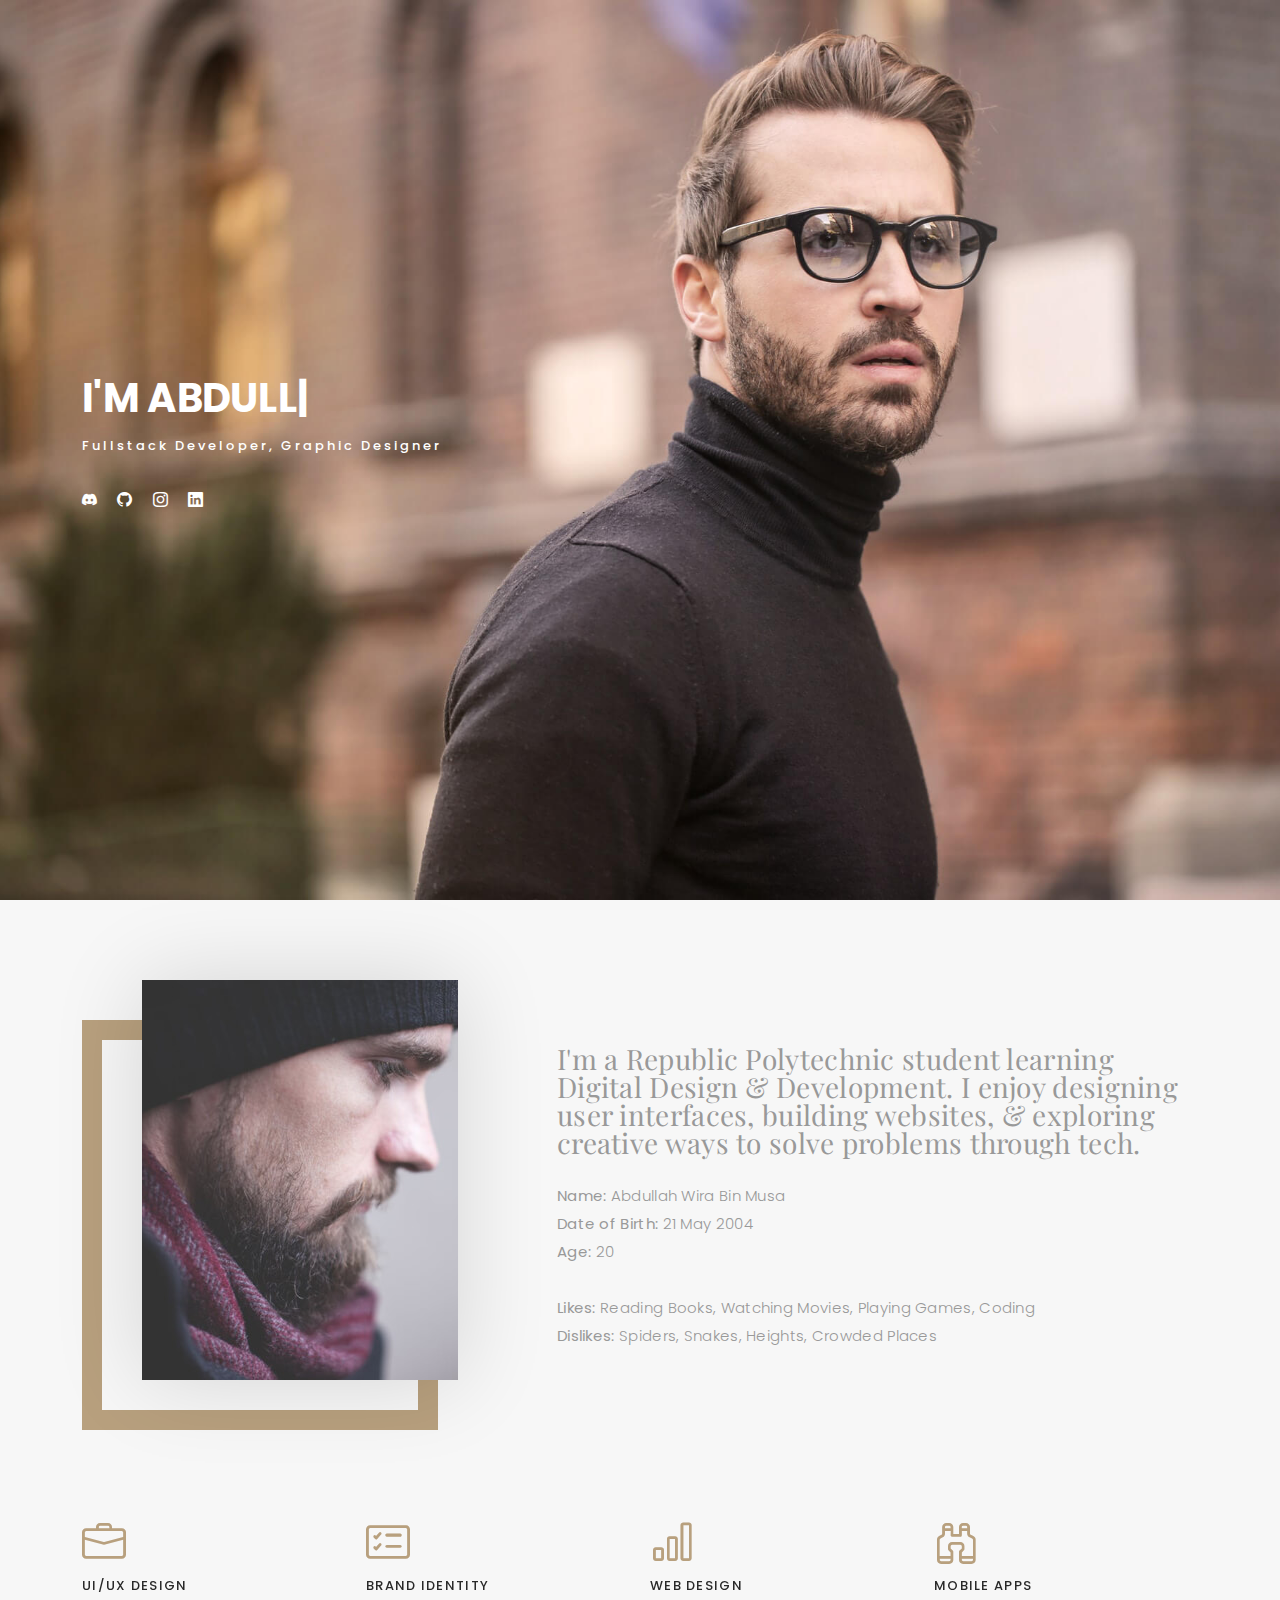
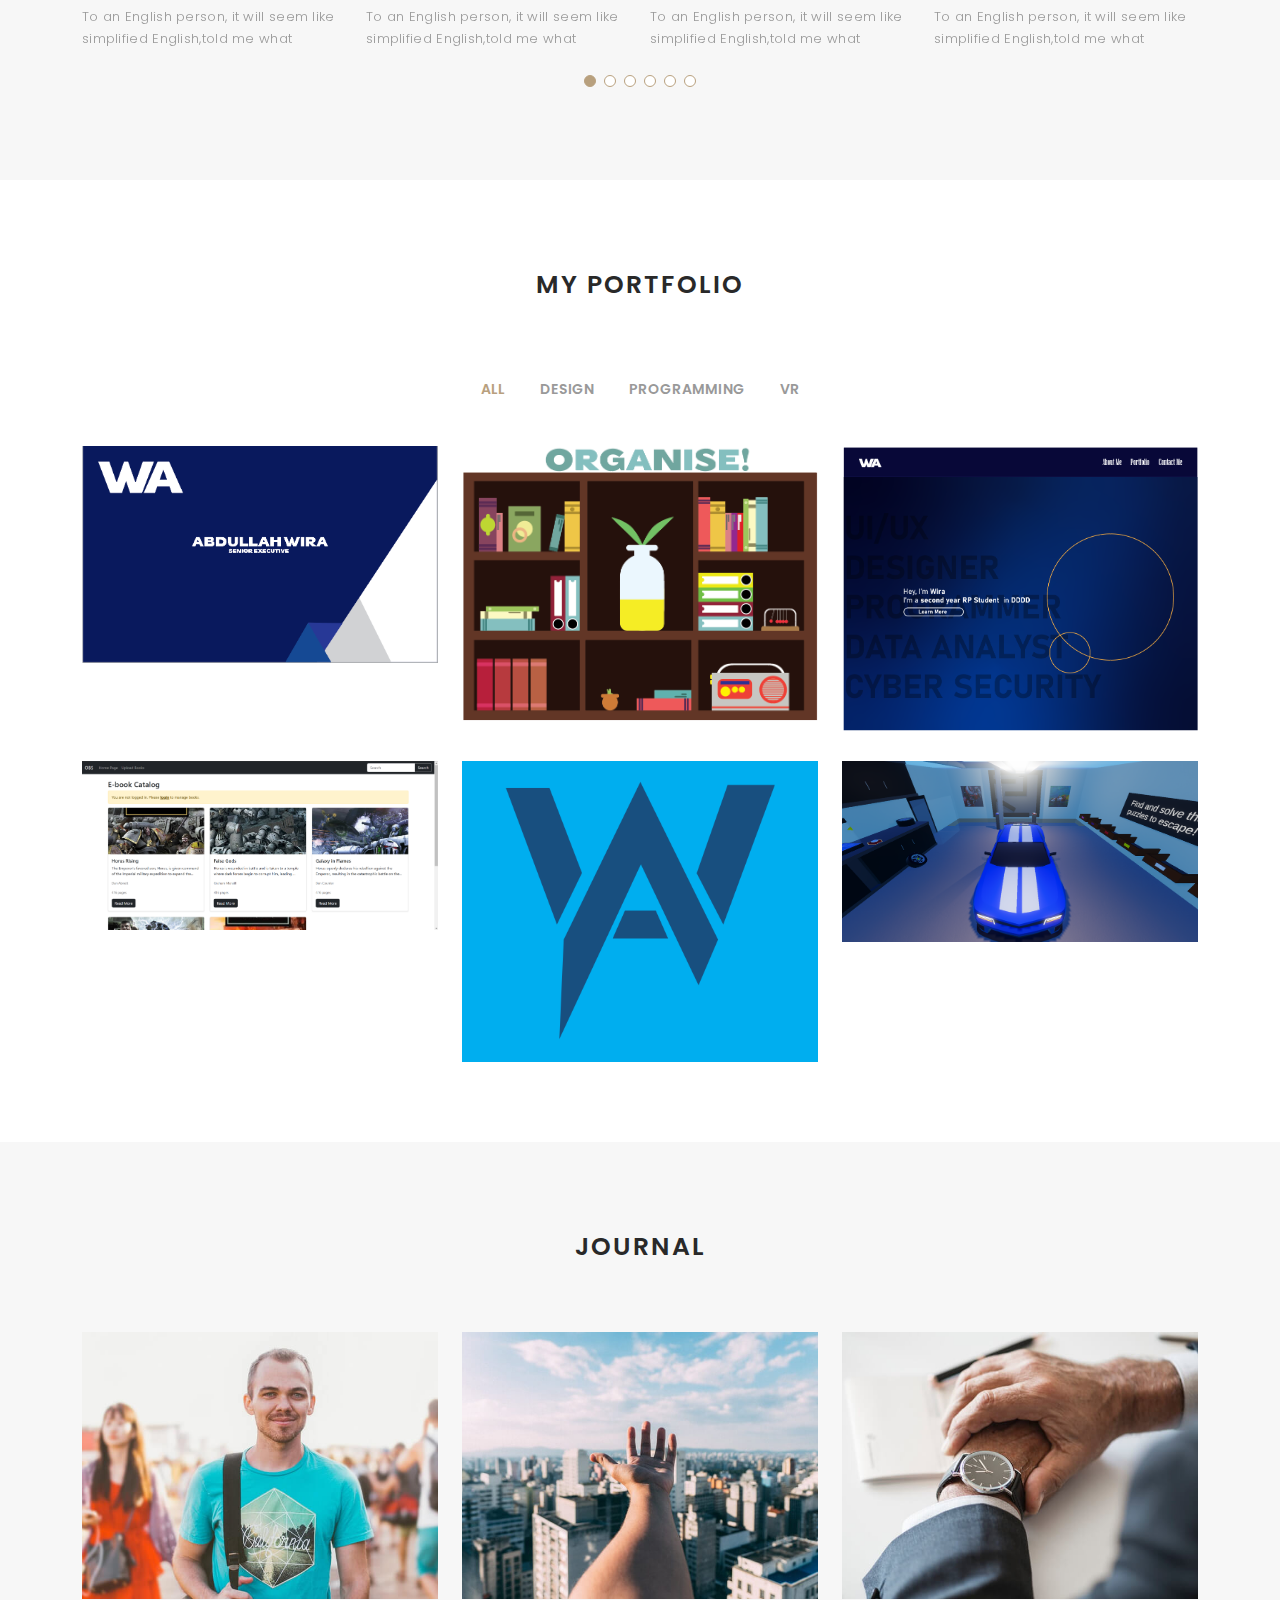
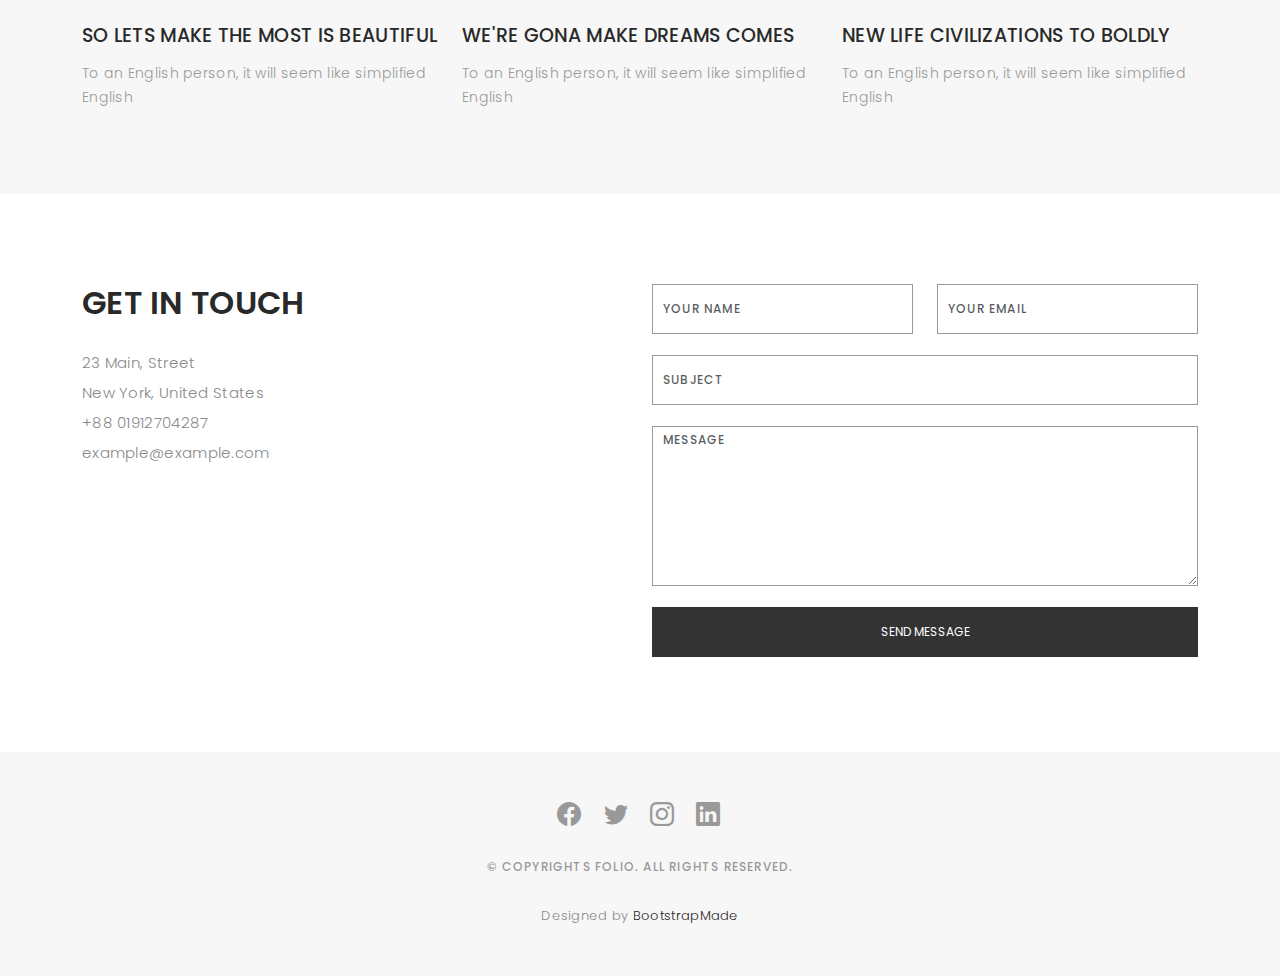
==== index.html @ 9958a96c "first commit" ====
<!DOCTYPE html>
<html lang="en">

<head>
  <meta charset="utf-8">
  <meta content="width=device-width, initial-scale=1.0" name="viewport">

  <title>Folio Bootstrap Template - Index</title>
  <meta content="" name="description">
  <meta content="" name="keywords">

  <!-- Favicons -->
  <link href="assets/img/favicon.png" rel="icon">
  <link href="assets/img/apple-touch-icon.png" rel="apple-touch-icon">

  <!-- Google Fonts -->
  <link href="https://fonts.googleapis.com/css?family=Poppins:300,300i,400,400i,500,500i,600,600i,700,700i|Playfair+Display:400,400i,500,500i,600,600i,700,700i,900,900i" rel="stylesheet">

  <!-- Vendor CSS Files -->
  <link href="assets/vendor/bootstrap/css/bootstrap.min.css" rel="stylesheet">
  <link href="assets/vendor/bootstrap-icons/bootstrap-icons.css" rel="stylesheet">
  <link href="assets/vendor/boxicons/css/boxicons.min.css" rel="stylesheet">
  <link href="assets/vendor/glightbox/css/glightbox.min.css" rel="stylesheet">
  <link href="assets/vendor/swiper/swiper-bundle.min.css" rel="stylesheet">

  <!-- Template Main CSS File -->
  <link href="assets/css/style.css" rel="stylesheet">

  <!-- =======================================================
  * Template Name: Folio
  * Template URL: https://bootstrapmade.com/folio-bootstrap-portfolio-template/
  * Updated: Mar 17 2024 with Bootstrap v5.3.3
  * Author: BootstrapMade.com
  * License: https://bootstrapmade.com/license/
  ======================================================== -->
</head>

<body>

  <!-- ======= Header ======= -->
  <header id="header" class="fixed-top ">
    <div class="container d-flex align-items-center justify-content-between">

      <a href="index.html" class="logo"><img src="assets/img/logo.png" alt="" class="img-fluid"></a>
      <!-- Uncomment below if you prefer to use an text logo -->
      <!-- <h1 class="logo"><a href="index.html">Folio</a></h1> -->

      <nav id="navbar" class="navbar">
        <ul>
          <li><a class="nav-link scrollto active" href="#hero">Home</a></li>
          <li><a class="nav-link scrollto" href="#about">About</a></li>
          <li><a class="nav-link  scrollto" href="#portfolio">Portfolio</a></li>
          <li><a class="nav-link  scrollto" href="#journal">Blog</a></li>
          <li class="dropdown"><a href="#"><span>Drop Down</span> <i class="bi bi-chevron-down"></i></a>
            <ul>
              <li><a href="#">Drop Down 1</a></li>
              <li class="dropdown"><a href="#"><span>Deep Drop Down</span> <i class="bi bi-chevron-right"></i></a>
                <ul>
                  <li><a href="#">Deep Drop Down 1</a></li>
                  <li><a href="#">Deep Drop Down 2</a></li>
                  <li><a href="#">Deep Drop Down 3</a></li>
                  <li><a href="#">Deep Drop Down 4</a></li>
                  <li><a href="#">Deep Drop Down 5</a></li>
                </ul>
              </li>
              <li><a href="#">Drop Down 2</a></li>
              <li><a href="#">Drop Down 3</a></li>
              <li><a href="#">Drop Down 4</a></li>
            </ul>
          </li>
          <li><a class="nav-link scrollto" href="#contact">Contact</a></li>
        </ul>
        <i class="bi bi-list mobile-nav-toggle"></i>
      </nav><!-- .navbar -->

    </div>
  </header><!-- End Header -->

  <!-- ======= Hero Section ======= -->
  <div id="hero" class="home">

    <div class="container">
      <div class="hero-content">
        <h1>I'm <span class="typed" data-typed-items="Abdullah Wira, a Student, a UI/UX Developer, a Backend Developer, a Graphics Designer "></span></h1>
        <p>Fullstack Developer, Graphic Designer</p>

        <ul class="list-unstyled list-social">
          <li><a href="https://discord.com/users/249202816722272258" target="_blank"><i class="bi bi-discord"></i></a></li>
          <li><a href="https://github.com/23049698AbdullahWira" target="_blank"><i class="bi bi-github"></i></a></li>
          <li><a href="https://www.instagram.com/notaniki/" target="_blank"><i class="bi bi-instagram"></i></a></li>
          <li><a href="https://www.linkedin.com/in/abdullah-wira-155905204/" target="_blank"><i class="bi bi-linkedin"></i></a></li>
        </ul>
      </div>
    </div>
  </div><!-- End Hero -->

  <main id="main">

    <!-- ======= About Section ======= -->
    <div id="about" class="paddsection">
      <div class="container">
        <div class="row justify-content-between">

          <div class="col-lg-4 ">
            <div class="div-img-bg">
              <div class="about-img">
                <img src="assets/img/me.jpg" class="img-responsive" alt="me">
              </div>
            </div>
          </div>

          <div class="col-lg-7">
            <div class="about-descr">

              <p class="p-heading">I'm a Republic Polytechnic student learning Digital Design & Development. I enjoy designing user interfaces, building websites, & exploring creative ways to solve problems through tech.</p>
              <p class="separator">
                 <b>Name:</b> Abdullah Wira Bin Musa<br>
                 <b>Date of Birth:</b> 21 May 2004<br>
                 <b>Age:</b> 20<br><br>
                 <b>Likes:</b> Reading Books, Watching Movies, Playing Games, Coding<br>
                 <b>Dislikes:</b> Spiders, Snakes, Heights, Crowded Places<br>
              </p>

            </div>

          </div>
        </div>
      </div>
    </div><!-- End About Section -->

    <!-- ======= Services Section ======= -->
    <div id="services">
      <div class="container">

        <div class="services-slider swiper" data-aos="fade-up" data-aos-delay="100">
          <div class="swiper-wrapper">

            <div class="swiper-slide">
              <div class="services-block">
                <i class="bi bi-briefcase"></i>
                <span>UI/UX DESIGN</span>
                <p class="separator">To an English person, it will seem like simplified English,told me what </p>
              </div>
            </div><!-- End testimonial item -->

            <div class="swiper-slide">
              <div class="services-block">
                <i class="bi bi-card-checklist"></i>
                <span>BRAND IDENTITY</span>
                <p class="separator">To an English person, it will seem like simplified English,told me what </p>
              </div>
            </div><!-- End testimonial item -->

            <div class="swiper-slide">
              <div class="services-block">
                <i class="bi bi-bar-chart"></i>
                <span>WEB DESIGN</span>
                <p class="separator">To an English person, it will seem like simplified English,told me what </p>
              </div>
            </div><!-- End testimonial item -->

            <div class="swiper-slide">
              <div class="services-block">
                <i class="bi bi-binoculars"></i>
                <span>MOBILE APPS</span>
                <p class="separator">To an English person, it will seem like simplified English,told me what </p>
              </div>
            </div><!-- End testimonial item -->

            <div class="swiper-slide">
              <div class="services-block">
                <i class="bi bi-brightness-high"></i>
                <span>Analytics</span>
                <p class="separator">To an English person, it will seem like simplified English,told me what </p>
              </div>
            </div><!-- End testimonial item -->

            <div class="swiper-slide">
              <div class="services-block">
                <i class="bi bi-calendar4-week"></i>
                <span>PHOTOGRAPHY</span>
                <p class="separator">To an English person, it will seem like simplified English,told me what </p>
              </div>
            </div><!-- End testimonial item -->

          </div>
          <div class="swiper-pagination"></div>
        </div>

      </div>

    </div><!-- End Services Section -->

    <!-- ======= Portfolio Section ======= -->
    <div id="portfolio" class="paddsection">

      <div class="container">
        <div class="section-title text-center">
          <h2>My Portfolio</h2>
        </div>
      </div>

      <div class="container">

        <div class="row">
          <div class="col-lg-12 d-flex justify-content-center">
            <ul id="portfolio-flters">
              <li data-filter="*" class="filter-active">All</li>
              <li data-filter=".filter-design">Design</li>
              <li data-filter=".filter-programming">Programming</li>
              <li data-filter=".filter-VR">VR</li>
            </ul>
          </div>
        </div>

        <div class="row portfolio-container">

          <div class="col-lg-4 col-md-6 portfolio-item filter-design">
            <a href="blog-single.html"><img src="assets/img/image.png" class="img-fluid" alt=""></a>
            <div class="portfolio-info">
              <h4>Name Card Mockup</h4>
              <p>Name Card Mockup</p>
              <a href="assets/img/image.png" data-gallery="portfolioGallery" class="portfolio-lightbox preview-link" title="App 1"></a>
              <a href="portfolio-details.html" class="details-link" title="More Details"><i class="bi bi-download"></i></a>
            </div>
          </div>

          <div class="col-lg-4 col-md-6 portfolio-item filter-design">
            <a href="sticker-portfolio.html"><img src="assets/img/StickerIcon.png" class="img-fluid" alt=""></a>
            <div class="portfolio-info">
              <h4>Sticker Pack Mockup</h4>
              <p>Sticer Pack Mockup</p>
              <a href="assets/img/StickerIcon.png" data-gallery="portfolioGallery" class="portfolio-lightbox preview-link" title="Web 3"></a>
              <a href="portfolio-details.html" class="details-link" title="More Details"><i class="bi bi-download"></i></a>
            </div>
          </div>

          <div class="col-lg-4 col-md-6 portfolio-item filter-design">
            <a href="Portfolio-mockup.html"><img src="assets/img/homepage_mu.png" class="img-fluid" alt=""></a>
            <div class="portfolio-info">
              <h4>Portfolio Mockup</h4>
              <p>Portfolio Mockup</p>
              <a href="assets/img/homepage_mu.png" data-gallery="portfolioGallery" class="portfolio-lightbox preview-link" title="Web 3"></a>
              <a href="portfolio-details.html" class="details-link" title="More Details"><i class="bi bi-download"></i></a>
            </div>
          </div>

          <div class="col-lg-4 col-md-6 portfolio-item filter-programming">
            <a href="OBS-portfolio.html"><img src="assets/img/OBS_mainpage.png" class="img-fluid" alt=""></a>
            <div class="portfolio-info">
              <h4>Online Book Store</h4>
              <p>Online Book Store</p>
              <a href="assets/img/OBS_mainpage.png" data-gallery="portfolioGallery" class="portfolio-lightbox preview-link" title="Card 2"></a>
              <a href="portfolio-details.html" class="details-link" title="More Details"><i class="bi bi-download"></i></a>
            </div>
          </div>

          <div class="col-lg-4 col-md-6 portfolio-item filter-design">
            <a href="myLogo-portfolio.html"><img src="assets/img/myLogo.png" class="img-fluid" alt=""></a>
            <div class="portfolio-info">
              <h4>My Logo</h4>
              <p>My Logo</p>
              <a href="assets/img/myLogo.png" data-gallery="portfolioGallery" class="portfolio-lightbox preview-link" title="Web 2"></i></a>
              <a href="portfolio-details.html" class="details-link" title="More Details"><i class="bi bi-download"></i></a>
            </div>
          </div>

          <div class="col-lg-4 col-md-6 portfolio-item filter-VR">
            <a href="VR-portfolio.html"><img src="assets/img/VR_image.png" class="img-fluid" alt=""></a>
            <div class="portfolio-info">
              <h4>Virtual Reality Game</h4>
              <p>Virtual Reality Game</p>
              <a href="assets/img/VR_image.png" data-gallery="portfolioGallery" class="portfolio-lightbox preview-link" title="App 3"></i></a>
              <a href="portfolio-details.html" class="details-link" title="More Details"><i class="bi bi-download"></i></a>
            </div>
          </div>

        </div>

      </div>

    </div><!-- End Portfolio Section -->

    <!-- ======= Journal Section ======= -->
    <div id="journal" class="text-left paddsection">

      <div class="container">
        <div class="section-title text-center">
          <h2>journal</h2>
        </div>
      </div>

      <div class="container">
        <div class="journal-block">
          <div class="row">

            <div class="col-lg-4 col-md-6">
              <div class="journal-info">

                <a href="blog-single.html"><img src="assets/img/blog-post-1.jpg" class="img-responsive" alt="img"></a>

                <div class="journal-txt">

                  <h4><a href="blog-single.html">SO LETS MAKE THE MOST IS BEAUTIFUL</a></h4>
                  <p class="separator">To an English person, it will seem like simplified English
                  </p>

                </div>

              </div>
            </div>

            <div class="col-lg-4 col-md-6">
              <div class="journal-info">

                <a href="blog-single.html"><img src="assets/img/blog-post-2.jpg" class="img-responsive" alt="img"></a>

                <div class="journal-txt">

                  <h4><a href="blog-single.html">WE'RE GONA MAKE DREAMS COMES</a></h4>
                  <p class="separator">To an English person, it will seem like simplified English
                  </p>

                </div>

              </div>
            </div>

            <div class="col-lg-4 col-md-6">
              <div class="journal-info">

                <a href="blog-single.html"><img src="assets/img/blog-post-3.jpg" class="img-responsive" alt="img"></a>

                <div class="journal-txt">

                  <h4><a href="blog-single.html">NEW LIFE CIVILIZATIONS TO BOLDLY</a></h4>
                  <p class="separator">To an English person, it will seem like simplified English
                  </p>

                </div>

              </div>
            </div>

          </div>
        </div>
      </div>

    </div><!-- End Journal Section -->

    <!-- ======= Contact Section ======= -->
    <div id="contact" class="paddsection">
      <div class="container">
        <div class="contact-block1">
          <div class="row">

            <div class="col-lg-6">
              <div class="contact-contact">

                <h2 class="mb-30">GET IN TOUCH</h2>

                <ul class="contact-details">
                  <li><span>23 Main, Street</span></li>
                  <li><span>New York, United States</span></li>
                  <li><span>+88 01912704287</span></li>
                  <li><span>example@example.com</span></li>
                </ul>

              </div>
            </div>

            <div class="col-lg-6">
              <form action="forms/contact.php" method="post" role="form" class="php-email-form">
                <div class="row gy-3">

                  <div class="col-lg-6">
                    <div class="form-group contact-block1">
                      <input type="text" name="name" class="form-control" id="name" placeholder="Your Name" required>
                    </div>
                  </div>

                  <div class="col-lg-6">
                    <div class="form-group">
                      <input type="email" class="form-control" name="email" id="email" placeholder="Your Email" required>
                    </div>
                  </div>

                  <div class="col-lg-12">
                    <div class="form-group">
                      <input type="text" class="form-control" name="subject" id="subject" placeholder="Subject" required>
                    </div>
                  </div>

                  <div class="col-lg-12">
                    <div class="form-group">
                      <textarea class="form-control" name="message" placeholder="Message" required></textarea>
                    </div>
                  </div>

                  <div class="col-lg-12">
                    <div class="loading">Loading</div>
                    <div class="error-message"></div>
                    <div class="sent-message">Your message has been sent. Thank you!</div>
                  </div>

                  <div class="mt-0">
                    <input type="submit" class="btn btn-defeault btn-send" value="Send message">
                  </div>

                </div>
              </form>
            </div>
          </div>
        </div>
      </div>
    </div><!-- End Contact Section -->

  </main><!-- End #main -->

  <!-- ======= Footer ======= -->
  <div id="footer" class="text-center">
    <div class="container">
      <div class="socials-media text-center">

        <ul class="list-unstyled">
          <li><a href="#"><i class="bi bi-facebook"></i></a></li>
          <li><a href="#"><i class="bi bi-twitter"></i></a></li>
          <li><a href="#"><i class="bi bi-instagram"></i></a></li>
          <li><a href="#"><i class="bi bi-linkedin"></i></a></li>
        </ul>

      </div>

      <p>&copy; Copyrights Folio. All rights reserved.</p>

      <div class="credits">
        <!--
        All the links in the footer should remain intact.
        You can delete the links only if you purchased the pro version.
        Licensing information: https://bootstrapmade.com/license/
        Purchase the pro version with working PHP/AJAX contact form: https://bootstrapmade.com/buy/?theme=Folio
      -->
        Designed by <a href="https://bootstrapmade.com/">BootstrapMade</a>
      </div>

    </div>
  </div><!-- End Footer -->

  <a href="#" class="back-to-top d-flex align-items-center justify-content-center"><i class="bi bi-arrow-up-short"></i></a>

  <!-- Vendor JS Files -->
  <script src="assets/vendor/bootstrap/js/bootstrap.bundle.min.js"></script>
  <script src="assets/vendor/glightbox/js/glightbox.min.js"></script>
  <script src="assets/vendor/isotope-layout/isotope.pkgd.min.js"></script>
  <script src="assets/vendor/swiper/swiper-bundle.min.js"></script>
  <script src="assets/vendor/typed.js/typed.umd.js"></script>
  <script src="assets/vendor/php-email-form/validate.js"></script>

  <!-- Template Main JS File -->
  <script src="assets/js/main.js"></script>

</body>

</html>
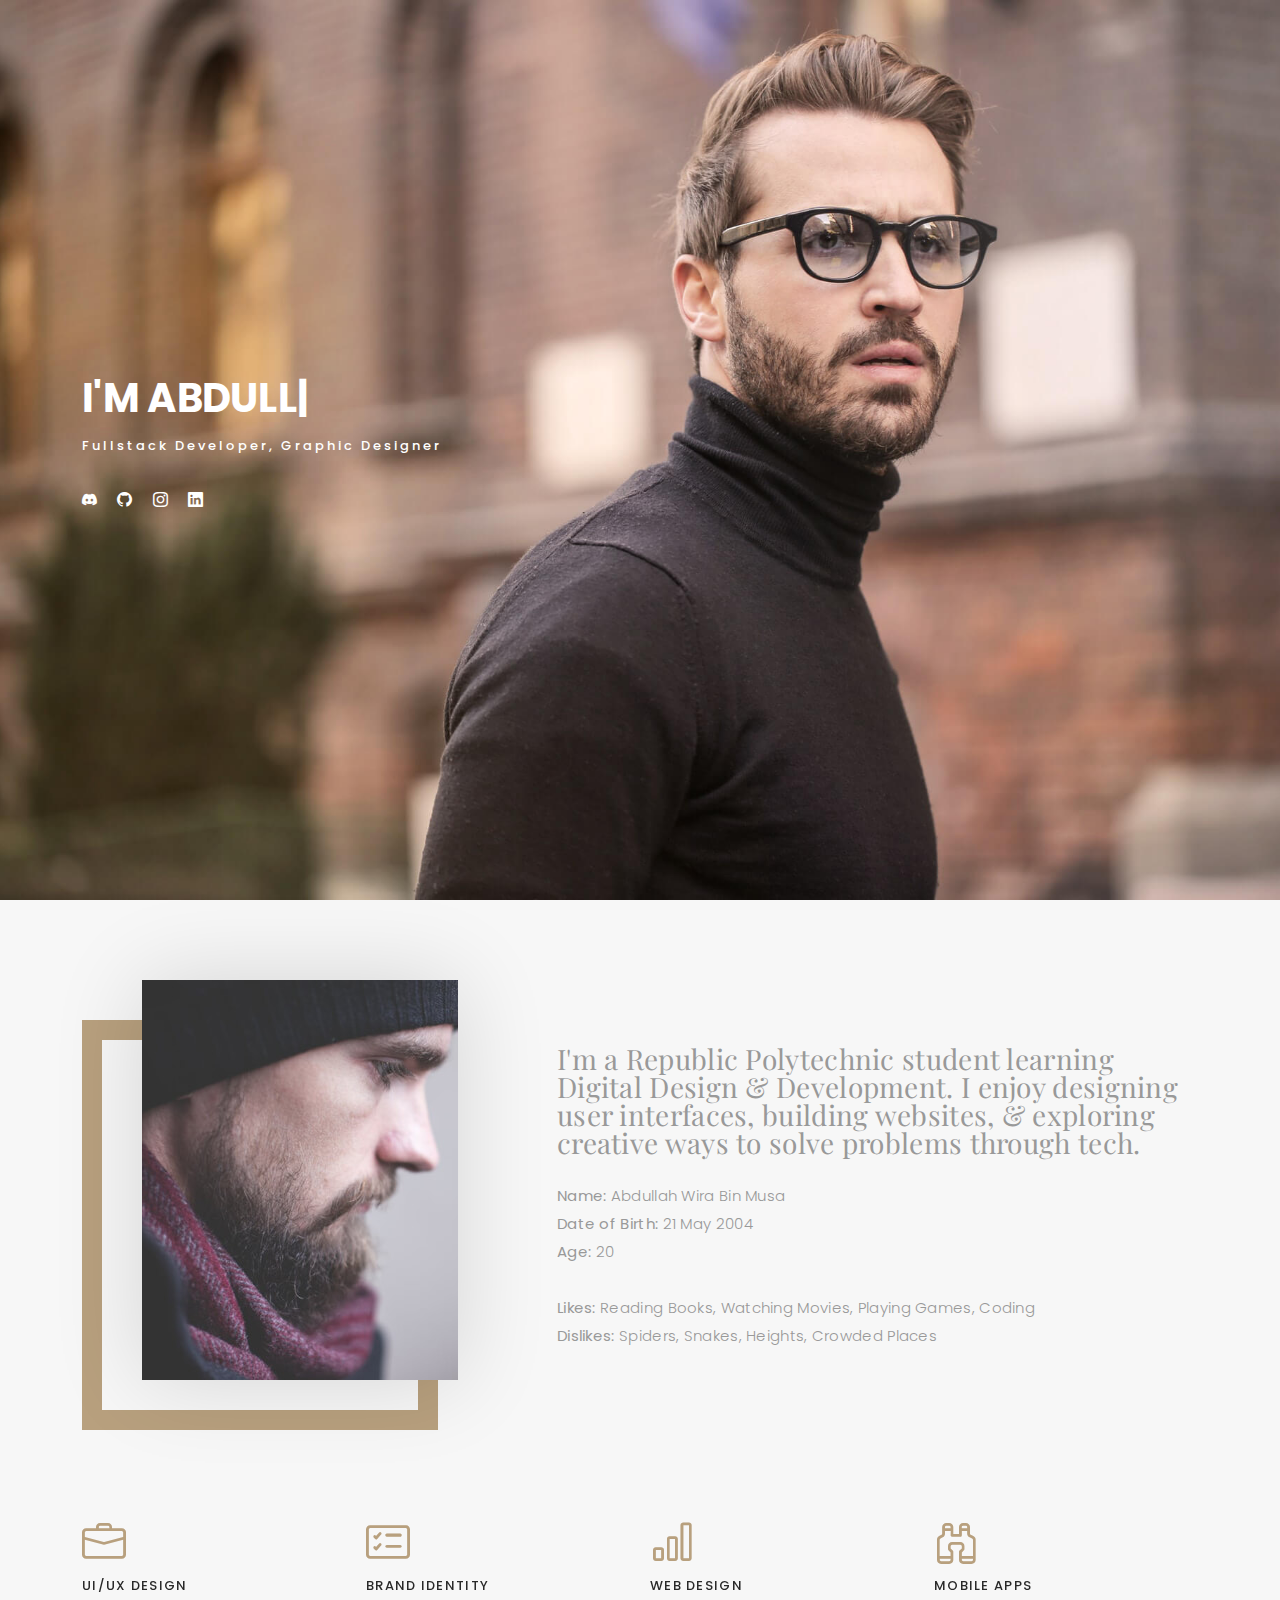
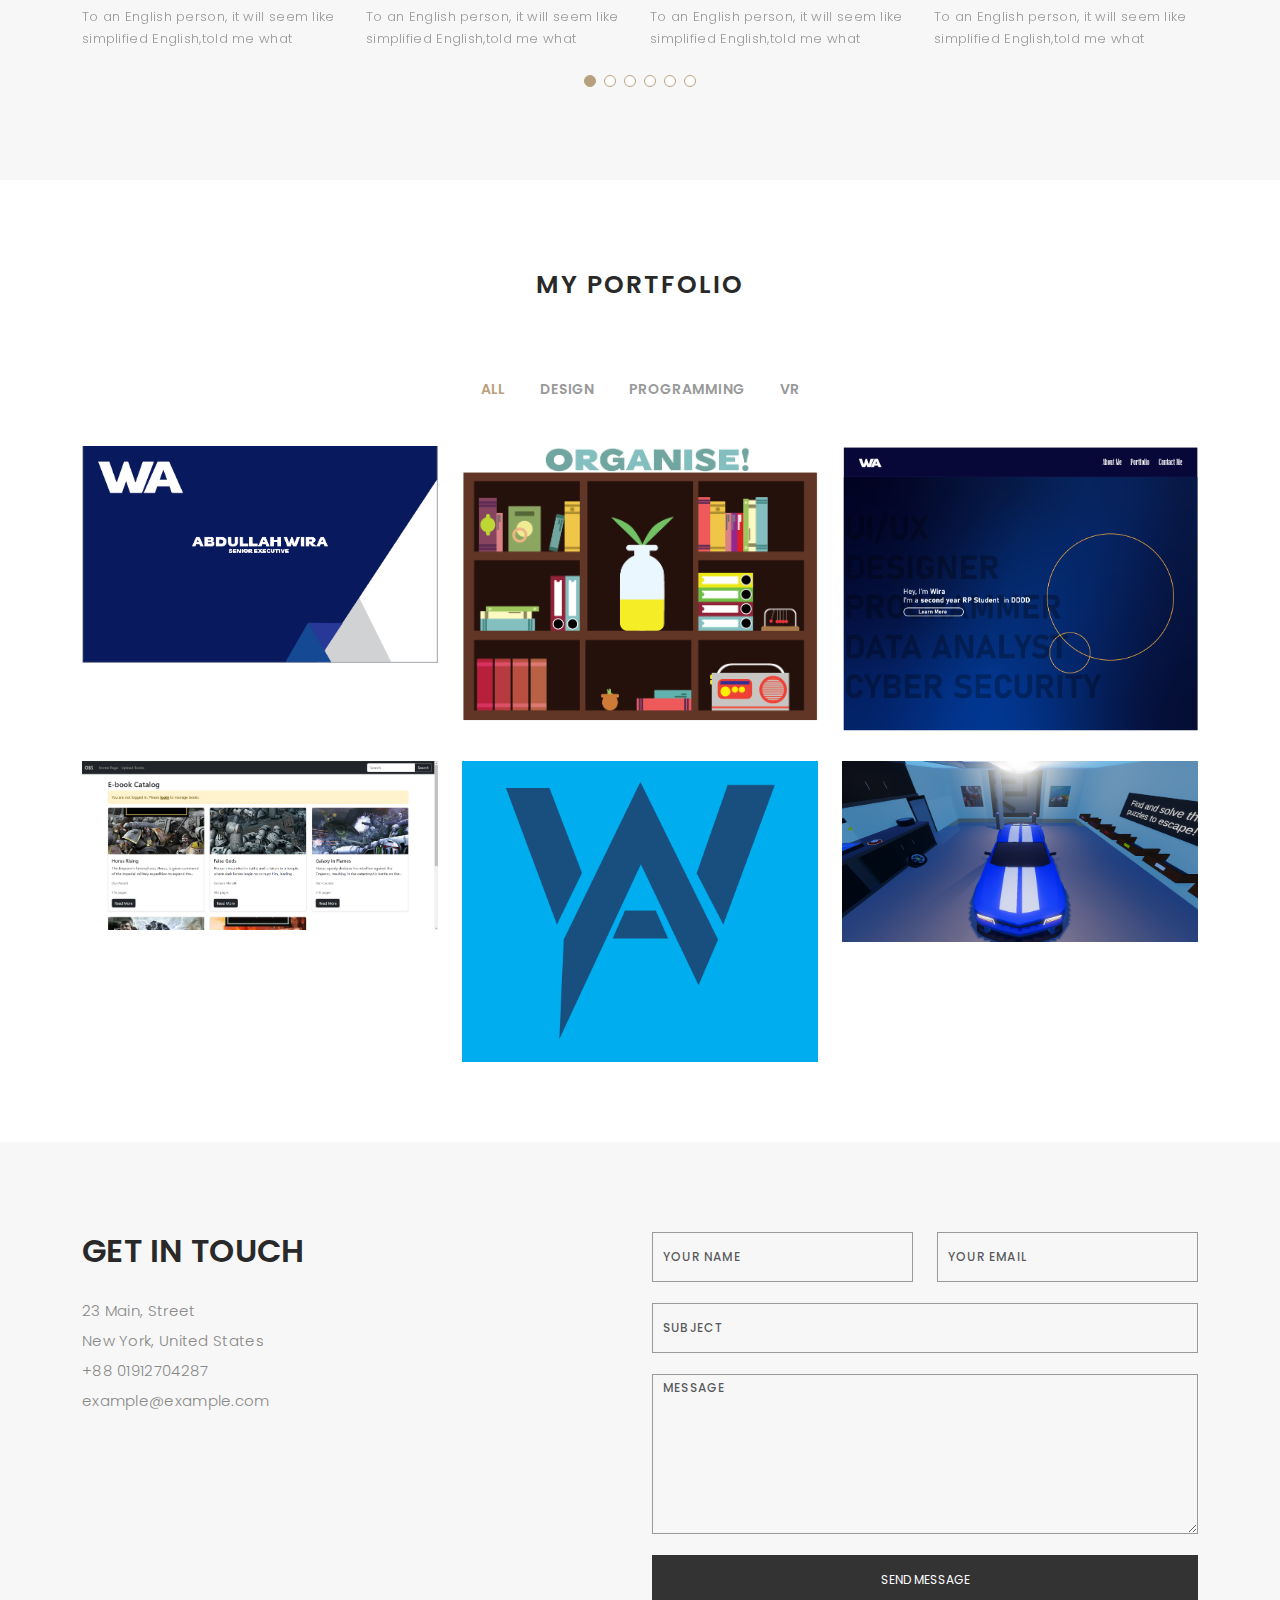
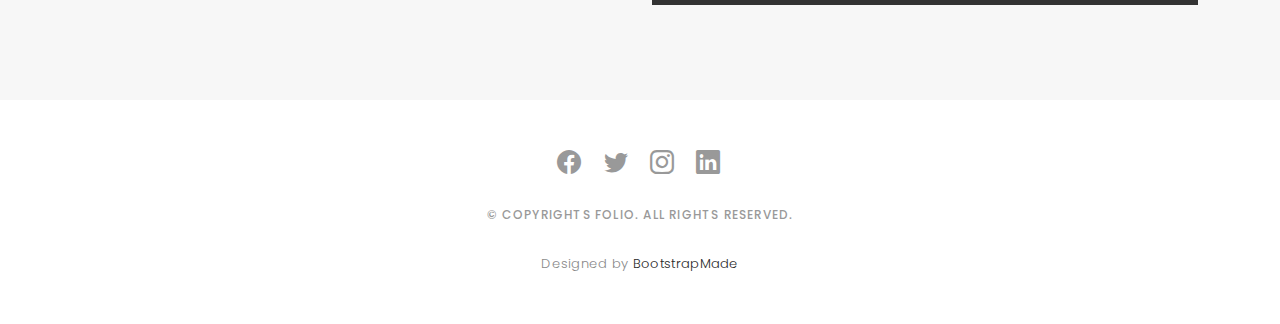
==== commit 8ff6cbf9: "removed unnessesary sections and made navbar links work. Also changed favicon and navbar logo" ====
--- a/index.html
+++ b/index.html
@@ -10,7 +10,7 @@
   <meta content="" name="keywords">
 
   <!-- Favicons -->
-  <link href="assets/img/favicon.png" rel="icon">
+  <link href="assets/img/PortfolioLogo.png" rel="icon">
   <link href="assets/img/apple-touch-icon.png" rel="apple-touch-icon">
 
   <!-- Google Fonts -->
@@ -41,7 +41,7 @@
   <header id="header" class="fixed-top ">
     <div class="container d-flex align-items-center justify-content-between">
 
-      <a href="index.html" class="logo"><img src="assets/img/logo.png" alt="" class="img-fluid"></a>
+      <a href="index.html" class="logo"><img src="assets/img/LogoNavBar.png" alt="" class="img-fluid"></a>
       <!-- Uncomment below if you prefer to use an text logo -->
       <!-- <h1 class="logo"><a href="index.html">Folio</a></h1> -->
 
@@ -50,24 +50,6 @@
           <li><a class="nav-link scrollto active" href="#hero">Home</a></li>
           <li><a class="nav-link scrollto" href="#about">About</a></li>
           <li><a class="nav-link  scrollto" href="#portfolio">Portfolio</a></li>
-          <li><a class="nav-link  scrollto" href="#journal">Blog</a></li>
-          <li class="dropdown"><a href="#"><span>Drop Down</span> <i class="bi bi-chevron-down"></i></a>
-            <ul>
-              <li><a href="#">Drop Down 1</a></li>
-              <li class="dropdown"><a href="#"><span>Deep Drop Down</span> <i class="bi bi-chevron-right"></i></a>
-                <ul>
-                  <li><a href="#">Deep Drop Down 1</a></li>
-                  <li><a href="#">Deep Drop Down 2</a></li>
-                  <li><a href="#">Deep Drop Down 3</a></li>
-                  <li><a href="#">Deep Drop Down 4</a></li>
-                  <li><a href="#">Deep Drop Down 5</a></li>
-                </ul>
-              </li>
-              <li><a href="#">Drop Down 2</a></li>
-              <li><a href="#">Drop Down 3</a></li>
-              <li><a href="#">Drop Down 4</a></li>
-            </ul>
-          </li>
           <li><a class="nav-link scrollto" href="#contact">Contact</a></li>
         </ul>
         <i class="bi bi-list mobile-nav-toggle"></i>
@@ -216,7 +198,7 @@
         <div class="row portfolio-container">
 
           <div class="col-lg-4 col-md-6 portfolio-item filter-design">
-            <a href="blog-single.html"><img src="assets/img/image.png" class="img-fluid" alt=""></a>
+              <a href="blog-single.html"><img src="assets/img/image.png" class="img-fluid" alt=""></a>
             <div class="portfolio-info">
               <h4>Name Card Mockup</h4>
               <p>Name Card Mockup</p>
@@ -280,73 +262,6 @@
       </div>
 
     </div><!-- End Portfolio Section -->
-
-    <!-- ======= Journal Section ======= -->
-    <div id="journal" class="text-left paddsection">
-
-      <div class="container">
-        <div class="section-title text-center">
-          <h2>journal</h2>
-        </div>
-      </div>
-
-      <div class="container">
-        <div class="journal-block">
-          <div class="row">
-
-            <div class="col-lg-4 col-md-6">
-              <div class="journal-info">
-
-                <a href="blog-single.html"><img src="assets/img/blog-post-1.jpg" class="img-responsive" alt="img"></a>
-
-                <div class="journal-txt">
-
-                  <h4><a href="blog-single.html">SO LETS MAKE THE MOST IS BEAUTIFUL</a></h4>
-                  <p class="separator">To an English person, it will seem like simplified English
-                  </p>
-
-                </div>
-
-              </div>
-            </div>
-
-            <div class="col-lg-4 col-md-6">
-              <div class="journal-info">
-
-                <a href="blog-single.html"><img src="assets/img/blog-post-2.jpg" class="img-responsive" alt="img"></a>
-
-                <div class="journal-txt">
-
-                  <h4><a href="blog-single.html">WE'RE GONA MAKE DREAMS COMES</a></h4>
-                  <p class="separator">To an English person, it will seem like simplified English
-                  </p>
-
-                </div>
-
-              </div>
-            </div>
-
-            <div class="col-lg-4 col-md-6">
-              <div class="journal-info">
-
-                <a href="blog-single.html"><img src="assets/img/blog-post-3.jpg" class="img-responsive" alt="img"></a>
-
-                <div class="journal-txt">
-
-                  <h4><a href="blog-single.html">NEW LIFE CIVILIZATIONS TO BOLDLY</a></h4>
-                  <p class="separator">To an English person, it will seem like simplified English
-                  </p>
-
-                </div>
-
-              </div>
-            </div>
-
-          </div>
-        </div>
-      </div>
-
-    </div><!-- End Journal Section -->
 
     <!-- ======= Contact Section ======= -->
     <div id="contact" class="paddsection">
--- a/assets/css/style.css
+++ b/assets/css/style.css
@@ -641,6 +641,22 @@
 /*--------------------------------------------------------------
 # Portfolio
 --------------------------------------------------------------*/
+.portfolio-image-container {
+  width: 100%;
+  height: 250px; /* Set your desired height for uniformity */
+  background-color: black; /* Black bars */
+  display: flex;
+  align-items: center;
+  justify-content: center;
+  overflow: hidden;
+}
+
+.portfolio-image {
+  max-width: 100%;
+  max-height: 100%;
+  object-fit: contain; /* Keeps the image centered with black bars as needed */
+}
+
 #portfolio {
   position: relative;
   padding-bottom: 50px;
@@ -858,6 +874,7 @@
 #contact {
   height: auto;
   width: 100%;
+  background: #f7f7f7;
 }
 
 .contact-details {
@@ -1072,7 +1089,7 @@
 # Footer
 --------------------------------------------------------------*/
 #footer {
-  background: #f7f7f7;
+  background: white;
   padding-top: 50px;
   padding-bottom: 50px;
 }
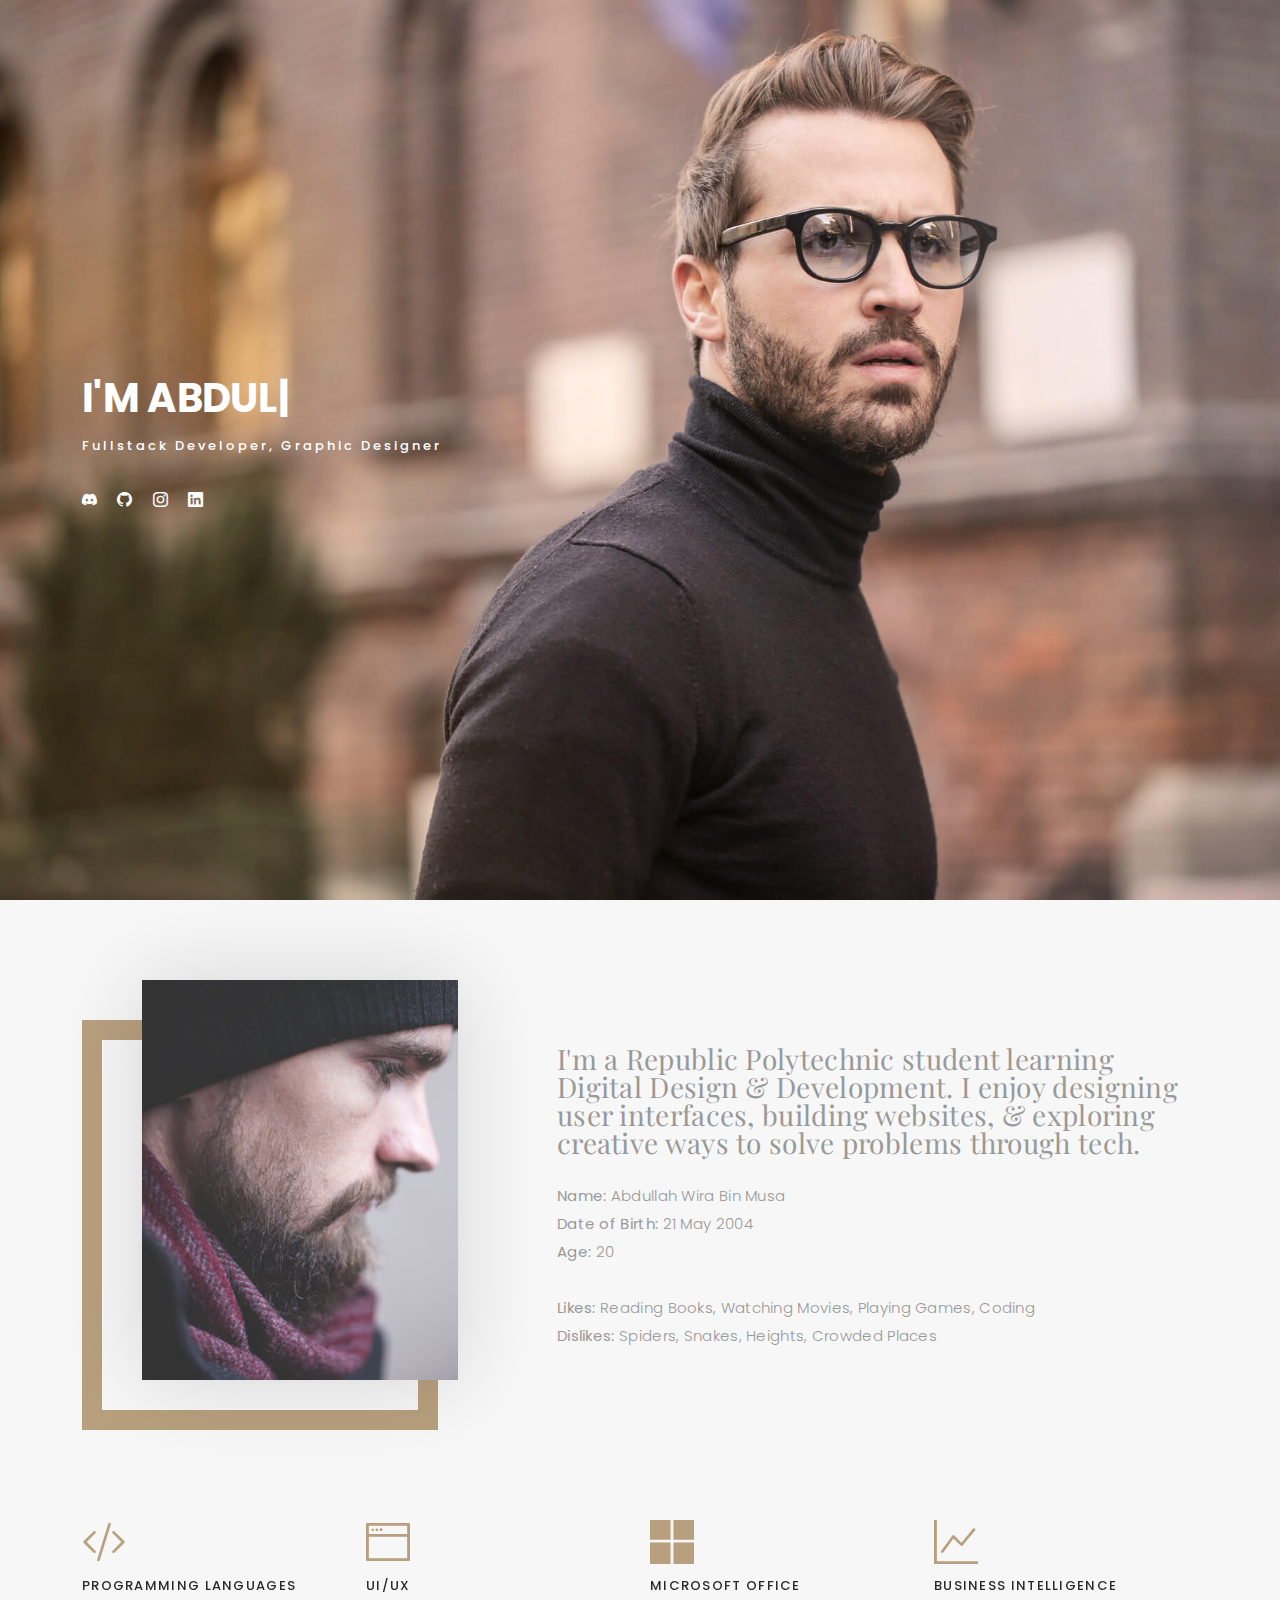
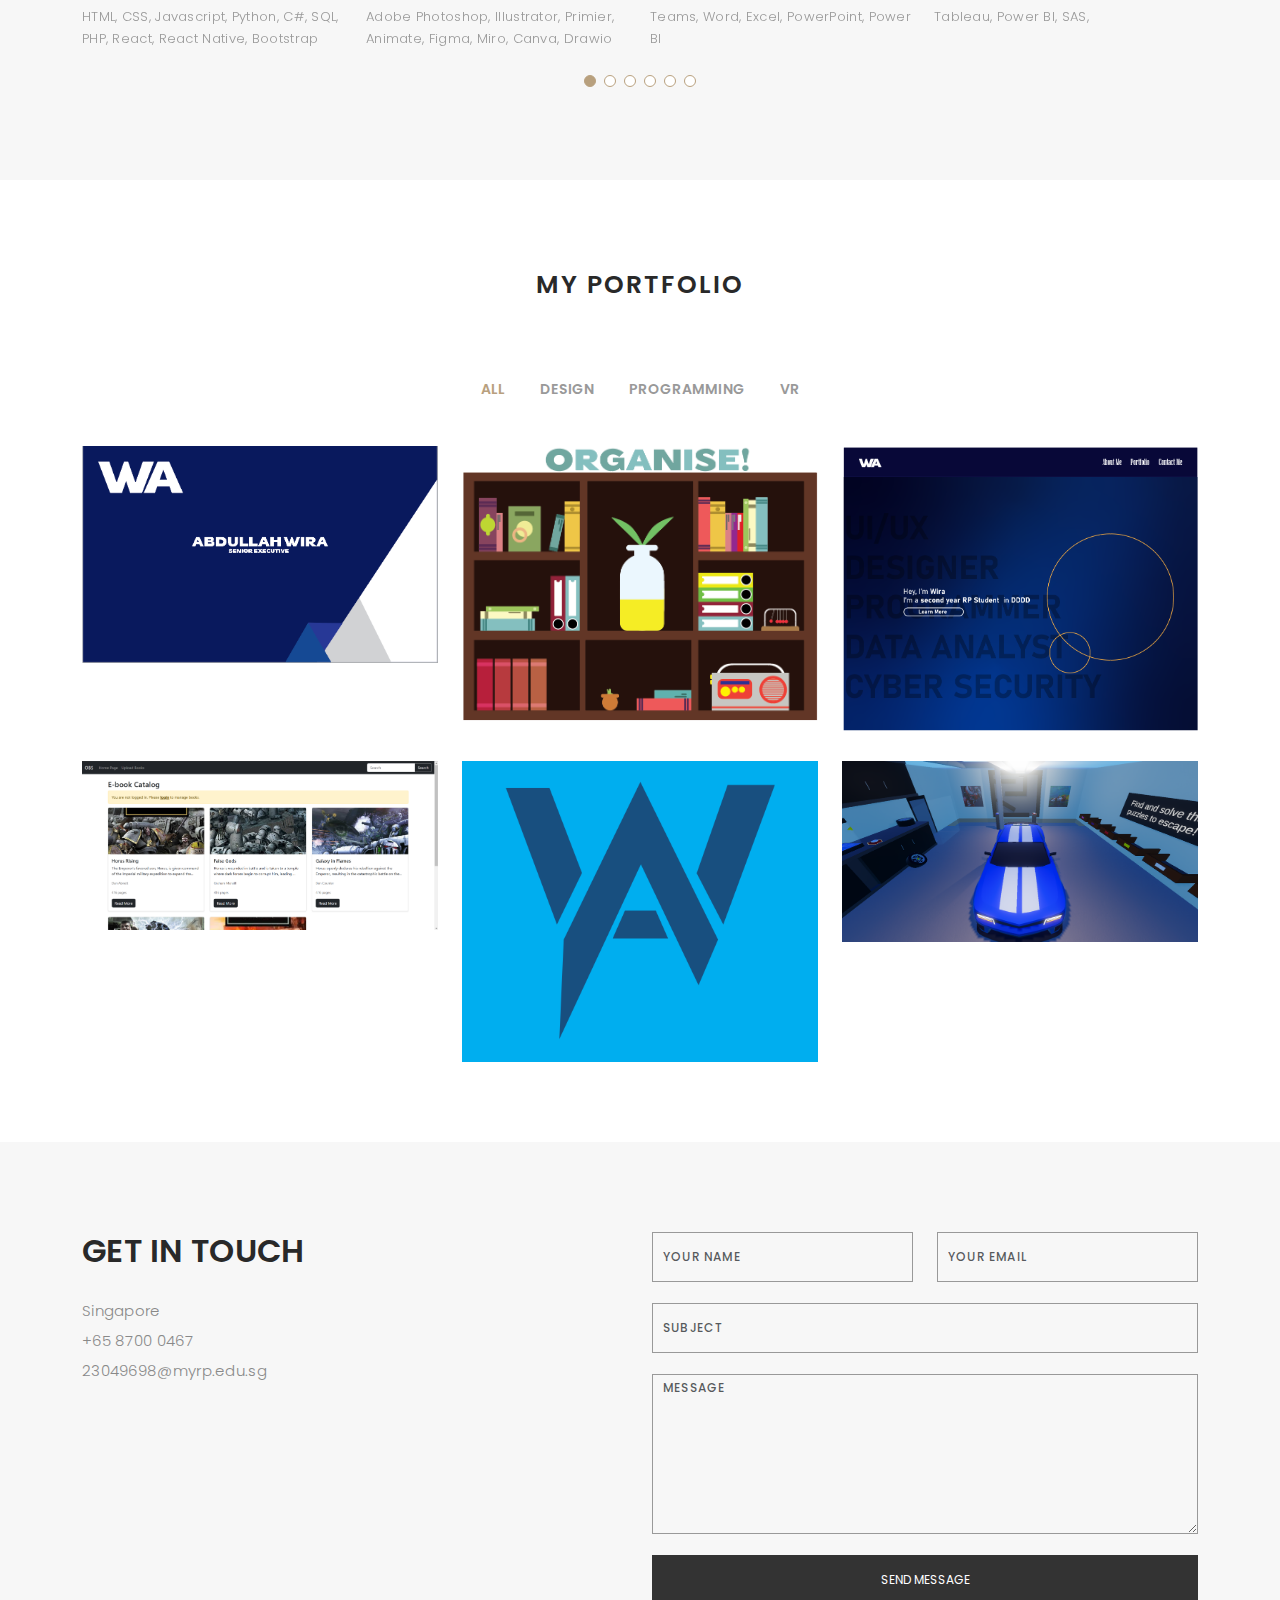
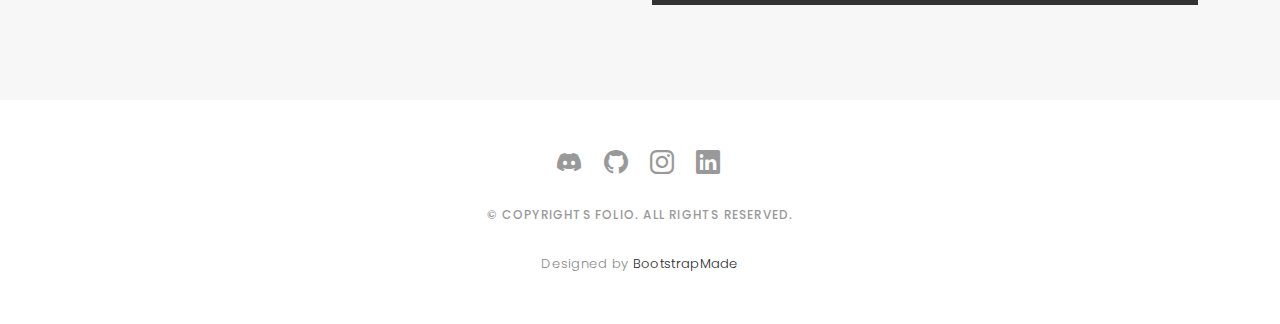
==== commit ae0ead46: "completed the about me slide section, completed contact me for index (has yet to have funcitonality " ====
--- a/index.html
+++ b/index.html
@@ -119,49 +119,49 @@
 
             <div class="swiper-slide">
               <div class="services-block">
-                <i class="bi bi-briefcase"></i>
-                <span>UI/UX DESIGN</span>
-                <p class="separator">To an English person, it will seem like simplified English,told me what </p>
-              </div>
-            </div><!-- End testimonial item -->
-
-            <div class="swiper-slide">
-              <div class="services-block">
-                <i class="bi bi-card-checklist"></i>
-                <span>BRAND IDENTITY</span>
-                <p class="separator">To an English person, it will seem like simplified English,told me what </p>
-              </div>
-            </div><!-- End testimonial item -->
-
-            <div class="swiper-slide">
-              <div class="services-block">
-                <i class="bi bi-bar-chart"></i>
-                <span>WEB DESIGN</span>
-                <p class="separator">To an English person, it will seem like simplified English,told me what </p>
-              </div>
-            </div><!-- End testimonial item -->
-
-            <div class="swiper-slide">
-              <div class="services-block">
-                <i class="bi bi-binoculars"></i>
-                <span>MOBILE APPS</span>
-                <p class="separator">To an English person, it will seem like simplified English,told me what </p>
-              </div>
-            </div><!-- End testimonial item -->
-
-            <div class="swiper-slide">
-              <div class="services-block">
-                <i class="bi bi-brightness-high"></i>
-                <span>Analytics</span>
-                <p class="separator">To an English person, it will seem like simplified English,told me what </p>
-              </div>
-            </div><!-- End testimonial item -->
-
-            <div class="swiper-slide">
-              <div class="services-block">
-                <i class="bi bi-calendar4-week"></i>
-                <span>PHOTOGRAPHY</span>
-                <p class="separator">To an English person, it will seem like simplified English,told me what </p>
+                <i class="bi bi-code-slash"></i>
+                <span>Programming Languages</span>
+                <p class="separator">HTML, CSS, Javascript, Python, C#, SQL, PHP, React, React Native, Bootstrap</p>
+              </div>
+            </div><!-- End testimonial item -->
+
+            <div class="swiper-slide">
+              <div class="services-block">
+                <i class="bi bi-window-fullscreen"></i>
+                <span>UI/UX</span>
+                <p class="separator">Adobe Photoshop, Illustrator, Primier, Animate, Figma, Miro, Canva, Drawio</p>
+              </div>
+            </div><!-- End testimonial item -->
+
+            <div class="swiper-slide">
+              <div class="services-block">
+                <i class="bi bi-microsoft"></i>
+                <span>Microsoft Office</span>
+                <p class="separator">Teams, Word, Excel, PowerPoint, Power BI</p>
+              </div>
+            </div><!-- End testimonial item -->
+
+            <div class="swiper-slide">
+              <div class="services-block">
+                <i class="bi bi-graph-up"></i>
+                <span>Business Intelligence</span>
+                <p class="separator">Tableau, Power BI, SAS, </p>
+              </div>
+            </div><!-- End testimonial item -->
+
+            <div class="swiper-slide">
+              <div class="services-block">
+                <i class="bi bi-menu-button"></i>
+                <span>Content Management Systems</span>
+                <p class="separator">Wordpress</p>
+              </div>
+            </div><!-- End testimonial item -->
+
+            <div class="swiper-slide">
+              <div class="services-block">
+                <i class="bi bi-bookmark"></i>
+                <span>Miscellaneous</span>
+                <p class="separator">Unity, Ubuntu, Basic IoT, MySql </p>
               </div>
             </div><!-- End testimonial item -->
 
@@ -275,10 +275,9 @@
                 <h2 class="mb-30">GET IN TOUCH</h2>
 
                 <ul class="contact-details">
-                  <li><span>23 Main, Street</span></li>
-                  <li><span>New York, United States</span></li>
-                  <li><span>+88 01912704287</span></li>
-                  <li><span>example@example.com</span></li>
+                  <li><span>Singapore</span></li>
+                  <li><span>+65 8700 0467</span></li>
+                  <li><span>23049698@myrp.edu.sg</span></li>
                 </ul>
 
               </div>
@@ -338,10 +337,10 @@
       <div class="socials-media text-center">
 
         <ul class="list-unstyled">
-          <li><a href="#"><i class="bi bi-facebook"></i></a></li>
-          <li><a href="#"><i class="bi bi-twitter"></i></a></li>
-          <li><a href="#"><i class="bi bi-instagram"></i></a></li>
-          <li><a href="#"><i class="bi bi-linkedin"></i></a></li>
+          <li><a href="https://discord.com/users/249202816722272258" target="_blank"><i class="bi bi-discord"></i></a></li>
+          <li><a href="https://github.com/23049698AbdullahWira" target="_blank"><i class="bi bi-github"></i></a></li>
+          <li><a href="https://www.instagram.com/notaniki/" target="_blank"><i class="bi bi-instagram"></i></a></li>
+          <li><a href="https://www.linkedin.com/in/abdullah-wira-155905204/" target="_blank"><i class="bi bi-linkedin"></i></a></li>
         </ul>
 
       </div>
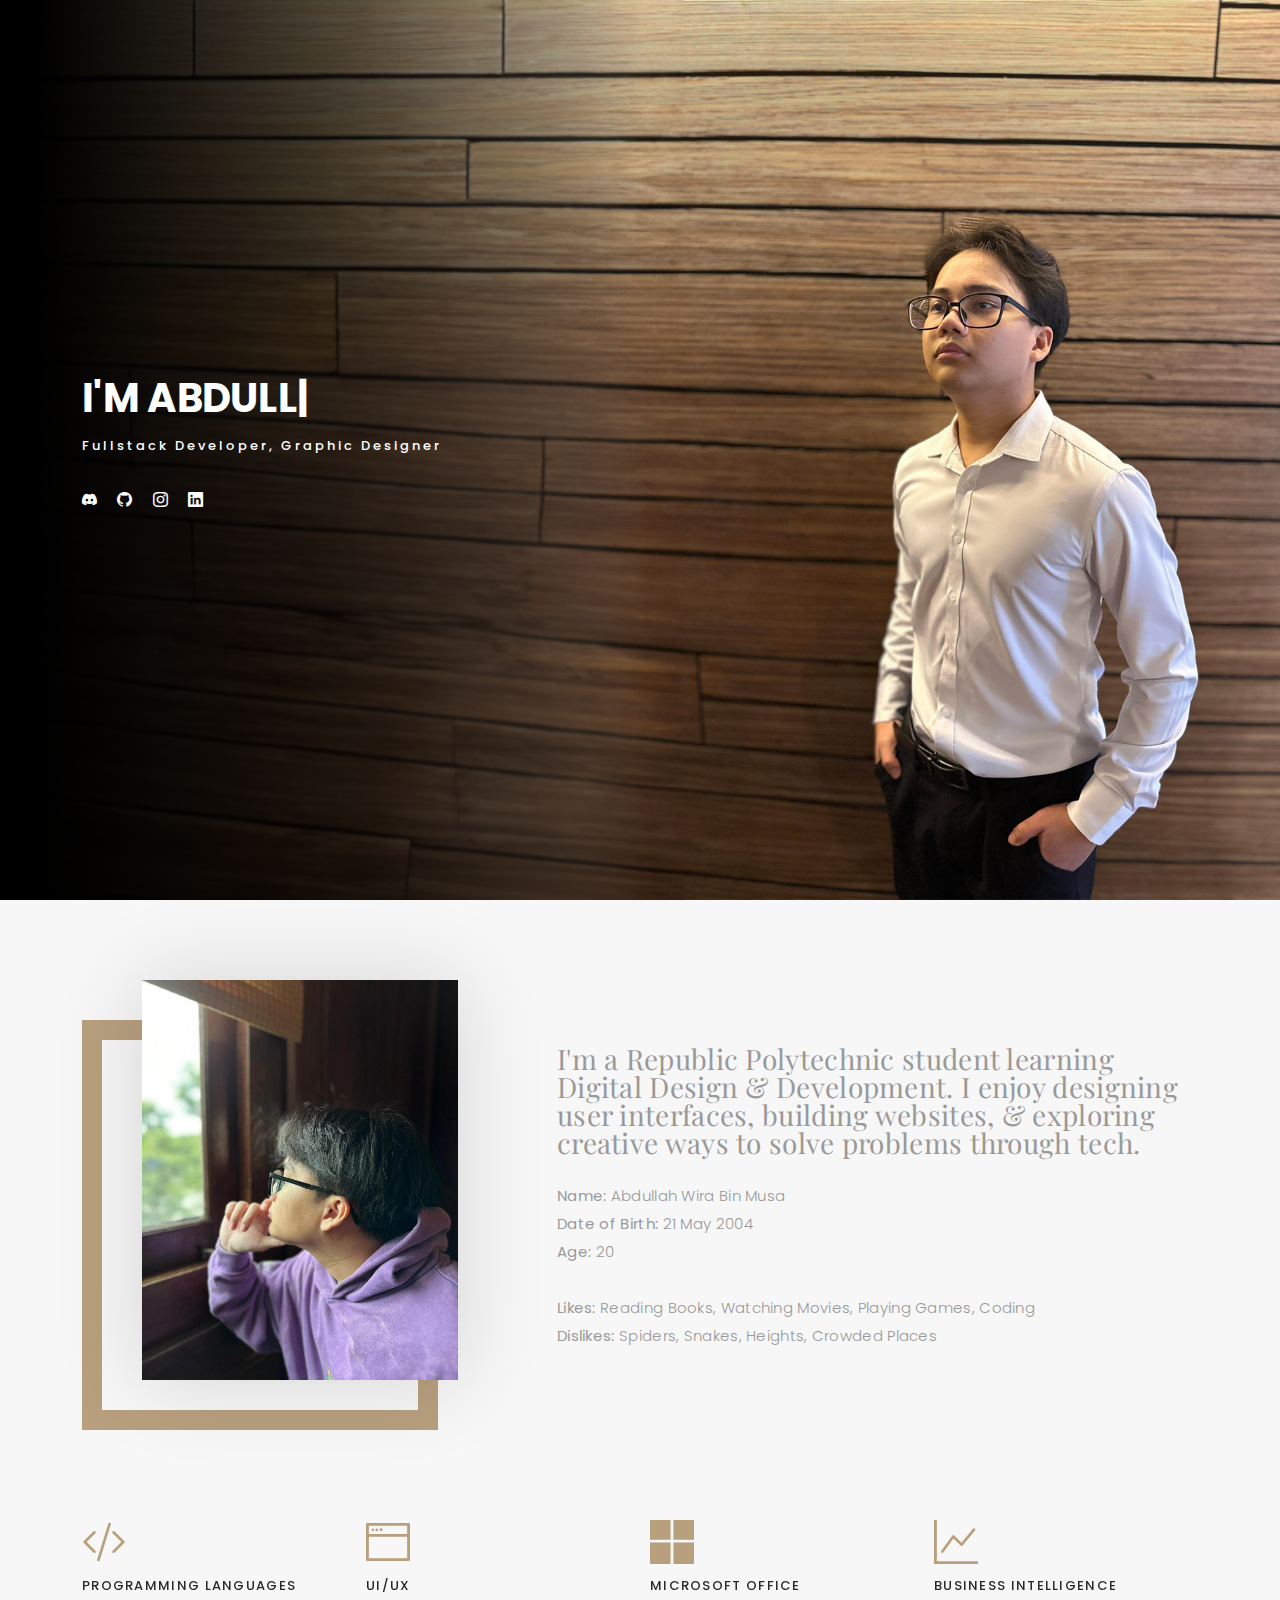
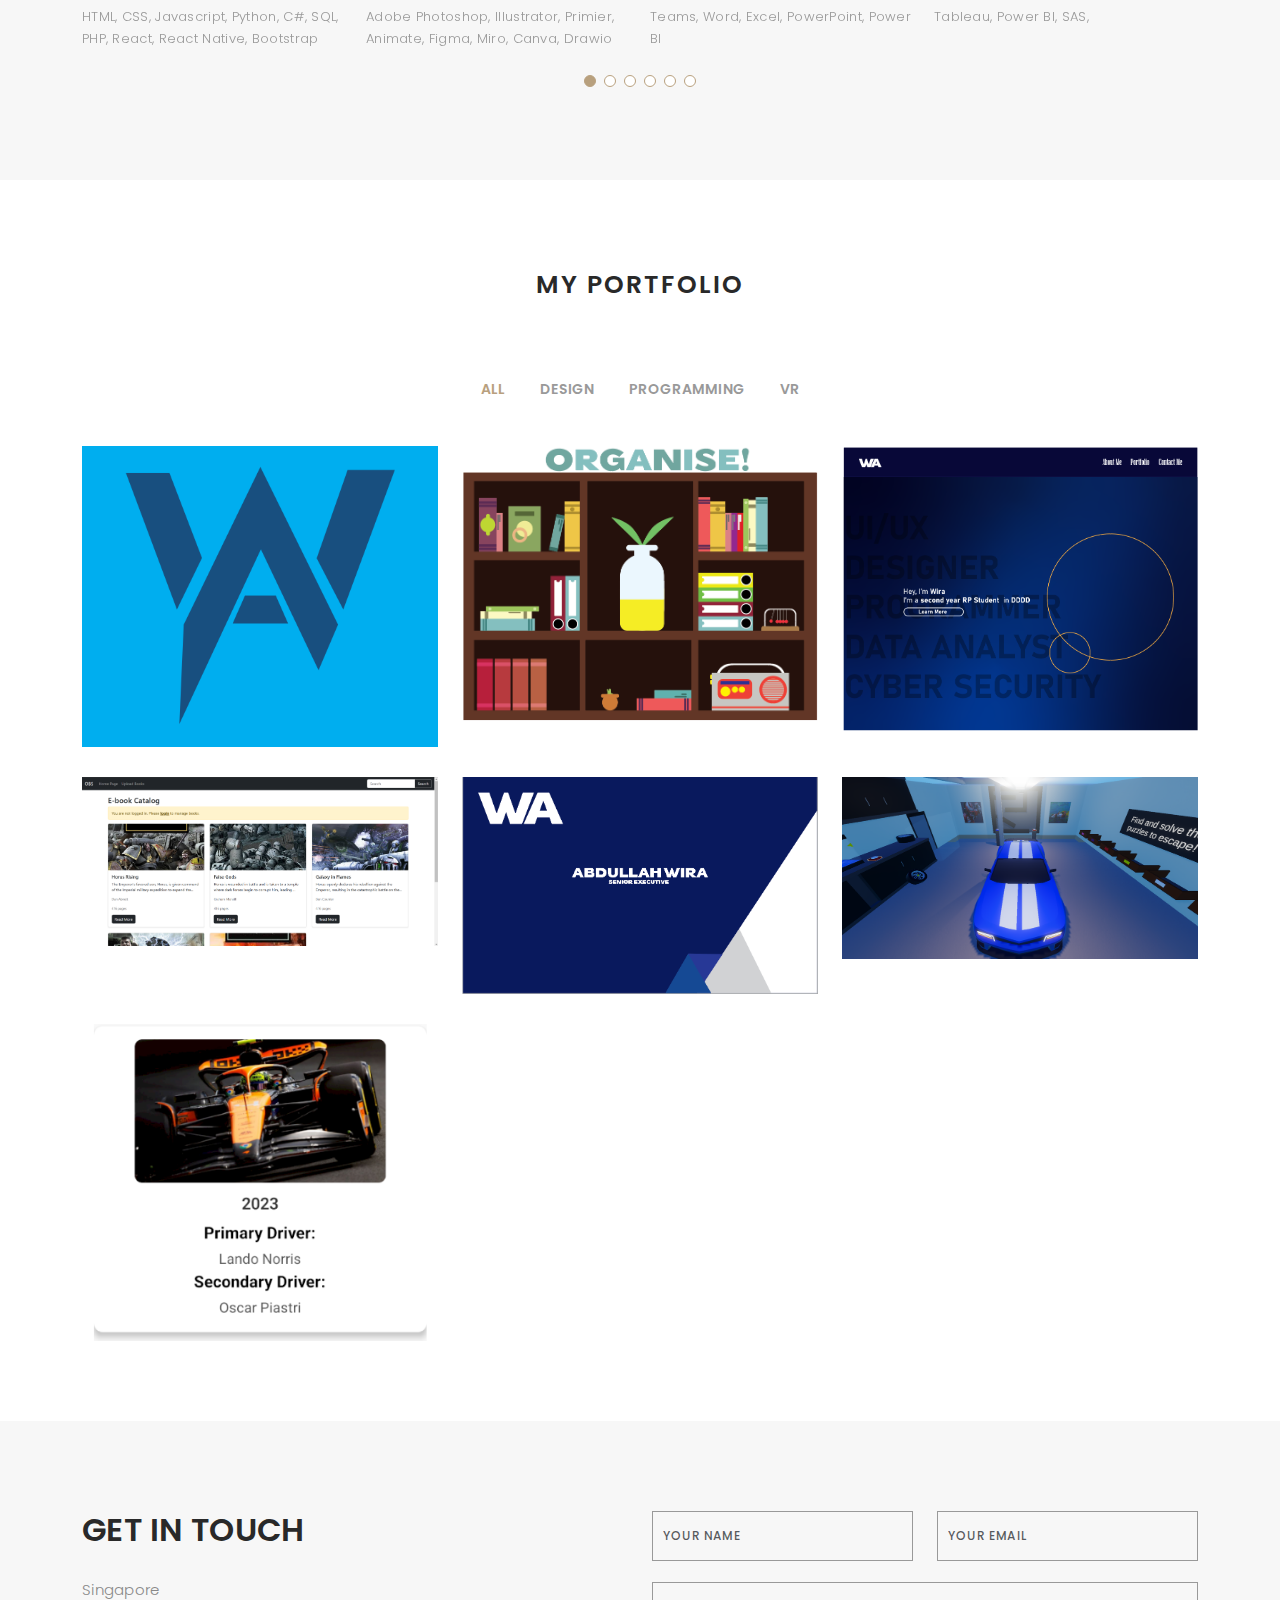
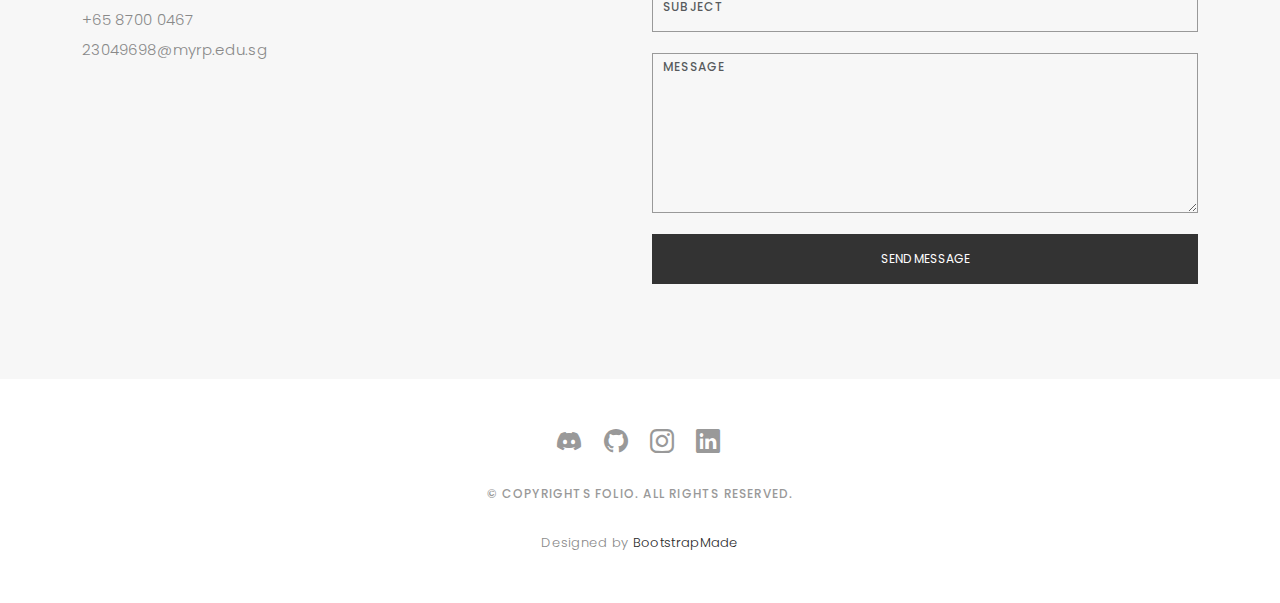
==== commit ad47e414: "updates file" ====
--- a/index.html
+++ b/index.html
@@ -5,7 +5,7 @@
   <meta charset="utf-8">
   <meta content="width=device-width, initial-scale=1.0" name="viewport">
 
-  <title>Folio Bootstrap Template - Index</title>
+  <title>Wira's Portfolio</title>
   <meta content="" name="description">
   <meta content="" name="keywords">
 
@@ -86,7 +86,7 @@
           <div class="col-lg-4 ">
             <div class="div-img-bg">
               <div class="about-img">
-                <img src="assets/img/me.jpg" class="img-responsive" alt="me">
+                <img src="assets/img/me_aboutmeSection.jpg" class="img-responsive" alt="me">
               </div>
             </div>
           </div>
@@ -197,13 +197,14 @@
 
         <div class="row portfolio-container">
 
+          
           <div class="col-lg-4 col-md-6 portfolio-item filter-design">
-              <a href="blog-single.html"><img src="assets/img/image.png" class="img-fluid" alt=""></a>
-            <div class="portfolio-info">
-              <h4>Name Card Mockup</h4>
-              <p>Name Card Mockup</p>
-              <a href="assets/img/image.png" data-gallery="portfolioGallery" class="portfolio-lightbox preview-link" title="App 1"></a>
-              <a href="portfolio-details.html" class="details-link" title="More Details"><i class="bi bi-download"></i></a>
+            <a href="myLogo-portfolio.html"><img src="assets/img/myLogo.png" class="img-fluid" alt=""></a>
+            <div class="portfolio-info">
+              <h4>My Logo</h4>
+              <p>My Logo</p>
+              <a href="assets/img/myLogo.png" data-gallery="portfolioGallery" class="portfolio-lightbox preview-link" title="Web 2"></i></a>
+              <a href="download/logo.zip" class="details-link" title="More Details" download><i class="bi bi-download"></i></a>
             </div>
           </div>
 
@@ -213,7 +214,7 @@
               <h4>Sticker Pack Mockup</h4>
               <p>Sticer Pack Mockup</p>
               <a href="assets/img/StickerIcon.png" data-gallery="portfolioGallery" class="portfolio-lightbox preview-link" title="Web 3"></a>
-              <a href="portfolio-details.html" class="details-link" title="More Details"><i class="bi bi-download"></i></a>
+              <a href="download/Stickers.zip" class="details-link" title="More Details" download><i class="bi bi-download"></i></a>
             </div>
           </div>
 
@@ -223,7 +224,7 @@
               <h4>Portfolio Mockup</h4>
               <p>Portfolio Mockup</p>
               <a href="assets/img/homepage_mu.png" data-gallery="portfolioGallery" class="portfolio-lightbox preview-link" title="Web 3"></a>
-              <a href="portfolio-details.html" class="details-link" title="More Details"><i class="bi bi-download"></i></a>
+              <a href="download/Mockup.zip" class="details-link" title="More Details" download><i class="bi bi-download"></i></a>
             </div>
           </div>
 
@@ -233,19 +234,19 @@
               <h4>Online Book Store</h4>
               <p>Online Book Store</p>
               <a href="assets/img/OBS_mainpage.png" data-gallery="portfolioGallery" class="portfolio-lightbox preview-link" title="Card 2"></a>
-              <a href="portfolio-details.html" class="details-link" title="More Details"><i class="bi bi-download"></i></a>
+              <a href="download/OBS.zip" class="details-link" title="More Details" download><i class="bi bi-download"></i></a>
             </div>
           </div>
 
           <div class="col-lg-4 col-md-6 portfolio-item filter-design">
-            <a href="myLogo-portfolio.html"><img src="assets/img/myLogo.png" class="img-fluid" alt=""></a>
-            <div class="portfolio-info">
-              <h4>My Logo</h4>
-              <p>My Logo</p>
-              <a href="assets/img/myLogo.png" data-gallery="portfolioGallery" class="portfolio-lightbox preview-link" title="Web 2"></i></a>
-              <a href="portfolio-details.html" class="details-link" title="More Details"><i class="bi bi-download"></i></a>
-            </div>
-          </div>
+            <a href="blog-single.html"><img src="assets/img/image.png" class="img-fluid" alt=""></a>
+          <div class="portfolio-info">
+            <h4>Name Card Mockup</h4>
+            <p>Name Card Mockup</p>
+            <a href="assets/img/image.png" data-gallery="portfolioGallery" class="portfolio-lightbox preview-link" title="App 1"></a>
+            <a href="download/Namecard.zip" class="details-link" title="More Details" download><i class="bi bi-download"></i></a>
+          </div>
+        </div>
 
           <div class="col-lg-4 col-md-6 portfolio-item filter-VR">
             <a href="VR-portfolio.html"><img src="assets/img/VR_image.png" class="img-fluid" alt=""></a>
@@ -253,7 +254,17 @@
               <h4>Virtual Reality Game</h4>
               <p>Virtual Reality Game</p>
               <a href="assets/img/VR_image.png" data-gallery="portfolioGallery" class="portfolio-lightbox preview-link" title="App 3"></i></a>
-              <a href="portfolio-details.html" class="details-link" title="More Details"><i class="bi bi-download"></i></a>
+              <a href="download/VRGame.txt" class="details-link" title="More Details" download><i class="bi bi-download"></i></a>
+            </div>
+          </div>
+
+          <div class="col-lg-4 col-md-6 portfolio-item filter-VR">
+            <a href="simple-phone-app-portfolio.html"><img src="assets/img/PhoneAppThumbnail.png" class="img-fluid" alt=""></a>
+            <div class="portfolio-info">
+              <h4>Simple Phone App</h4>
+              <p>Simple Phone App</p>
+              <a href="assets/img/PhoneAppThumbnail.png" data-gallery="portfolioGallery" class="portfolio-lightbox preview-link" title="App 3"></i></a>
+              <a href="download/SimplePhoneApp.zip" class="details-link" title="More Details" download><i class="bi bi-download"></i></a>
             </div>
           </div>
 
--- a/assets/css/style.css
+++ b/assets/css/style.css
@@ -23,6 +23,29 @@
   box-sizing: border-box;
 }
 
+/* Ensure the carousel items are stacked properly */
+.carousel-inner {
+  display: flex;  /* Use flexbox to align items horizontally */
+  overflow: hidden;  /* Prevents the gap between items */
+}
+
+.carousel-item {
+  flex: 0 0 100%;  /* Ensure each item takes up full width */
+  transition: transform 0.5s ease-in-out;  /* Smooth slide transition */
+  position: relative;  /* Position each item normally */
+}
+
+/* Prevent gap in non-active items */
+.carousel-item-next, .carousel-item-prev {
+  transform: translateX(0);  /* Keeps items in place while transitioning */
+}
+
+/* Make sure the active item is shown without gaps */
+.carousel-item.active {
+  position: relative; /* Keep active item visible */
+  opacity: 1;  /* Make sure the active item is fully visible */
+}
+
 h1,
 h2,
 h3,
@@ -449,7 +472,7 @@
 # Hero
 --------------------------------------------------------------*/
 #hero {
-  background: url("../img/home-bg.jpg") repeat scroll center center/cover;
+  background: url("../img/NewHeroimage.png") repeat scroll center center/cover;
   height: 100vh;
   width: 100%;
 }
